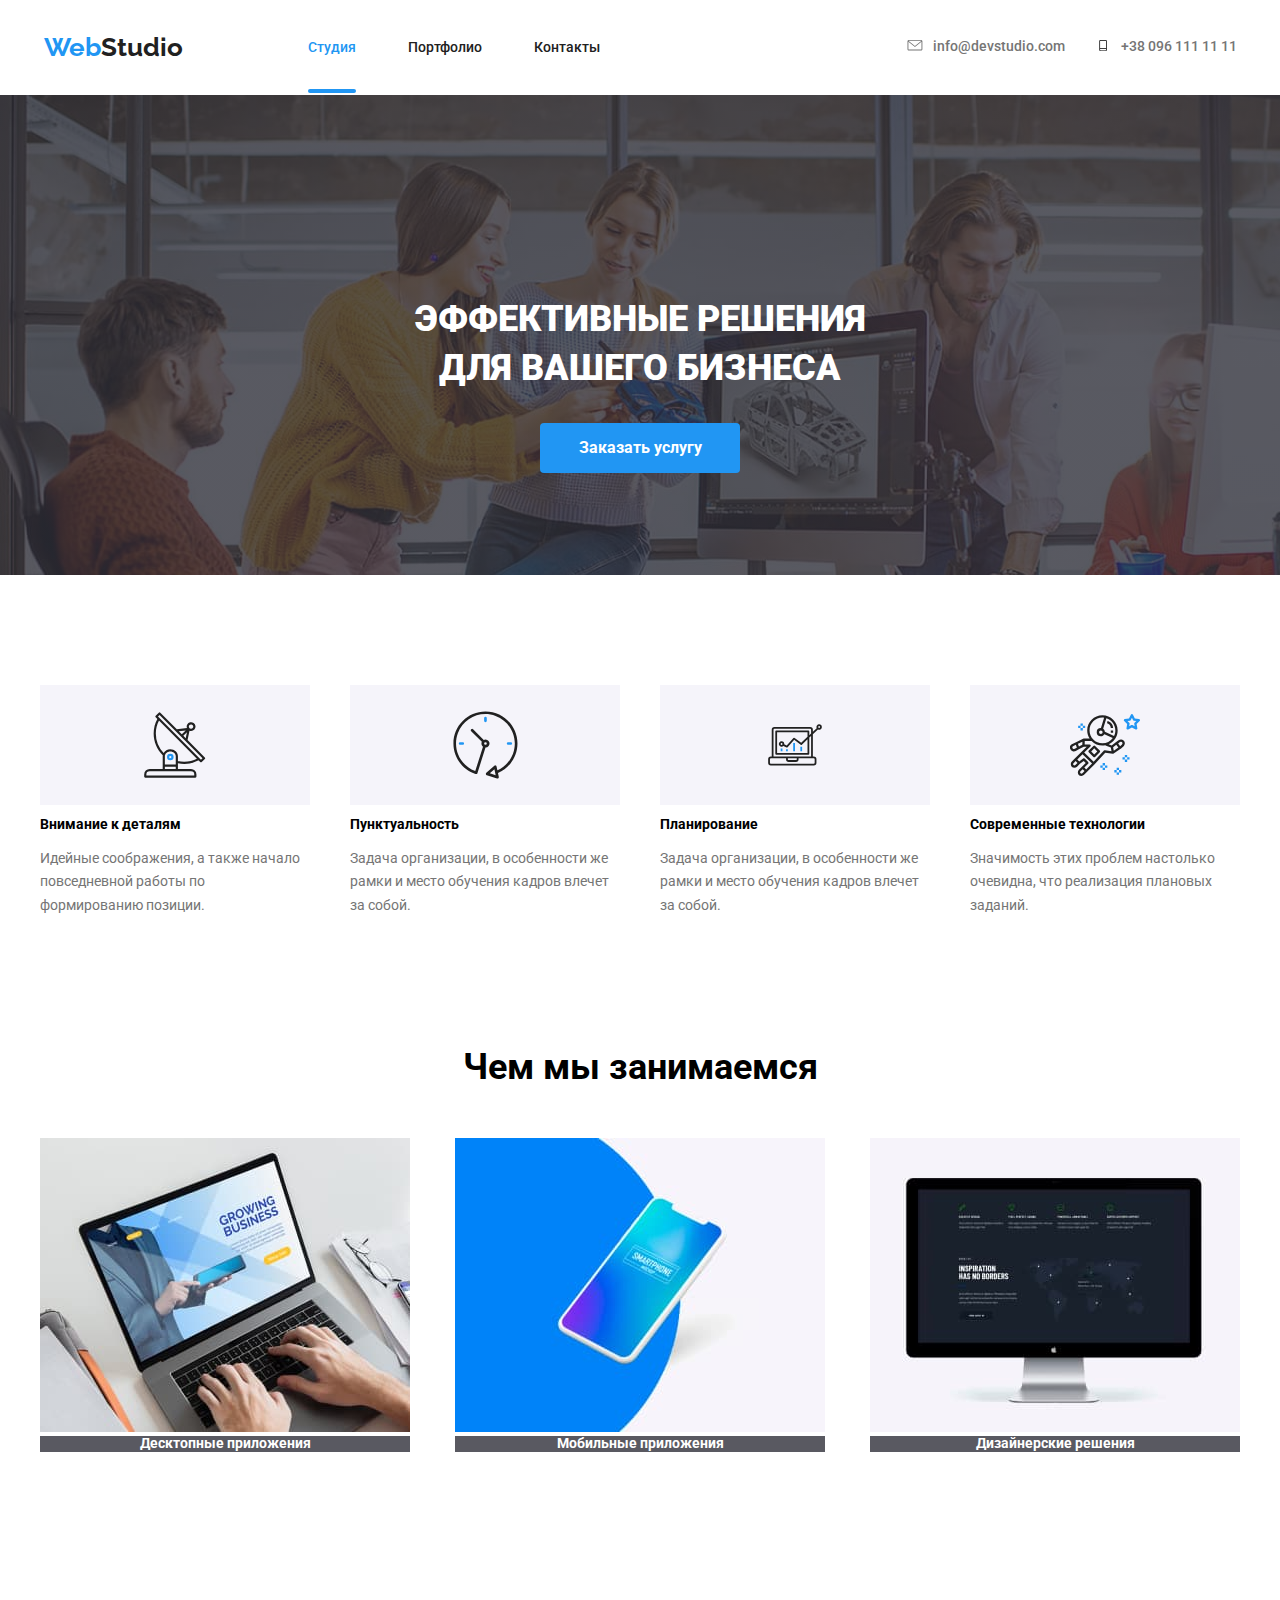
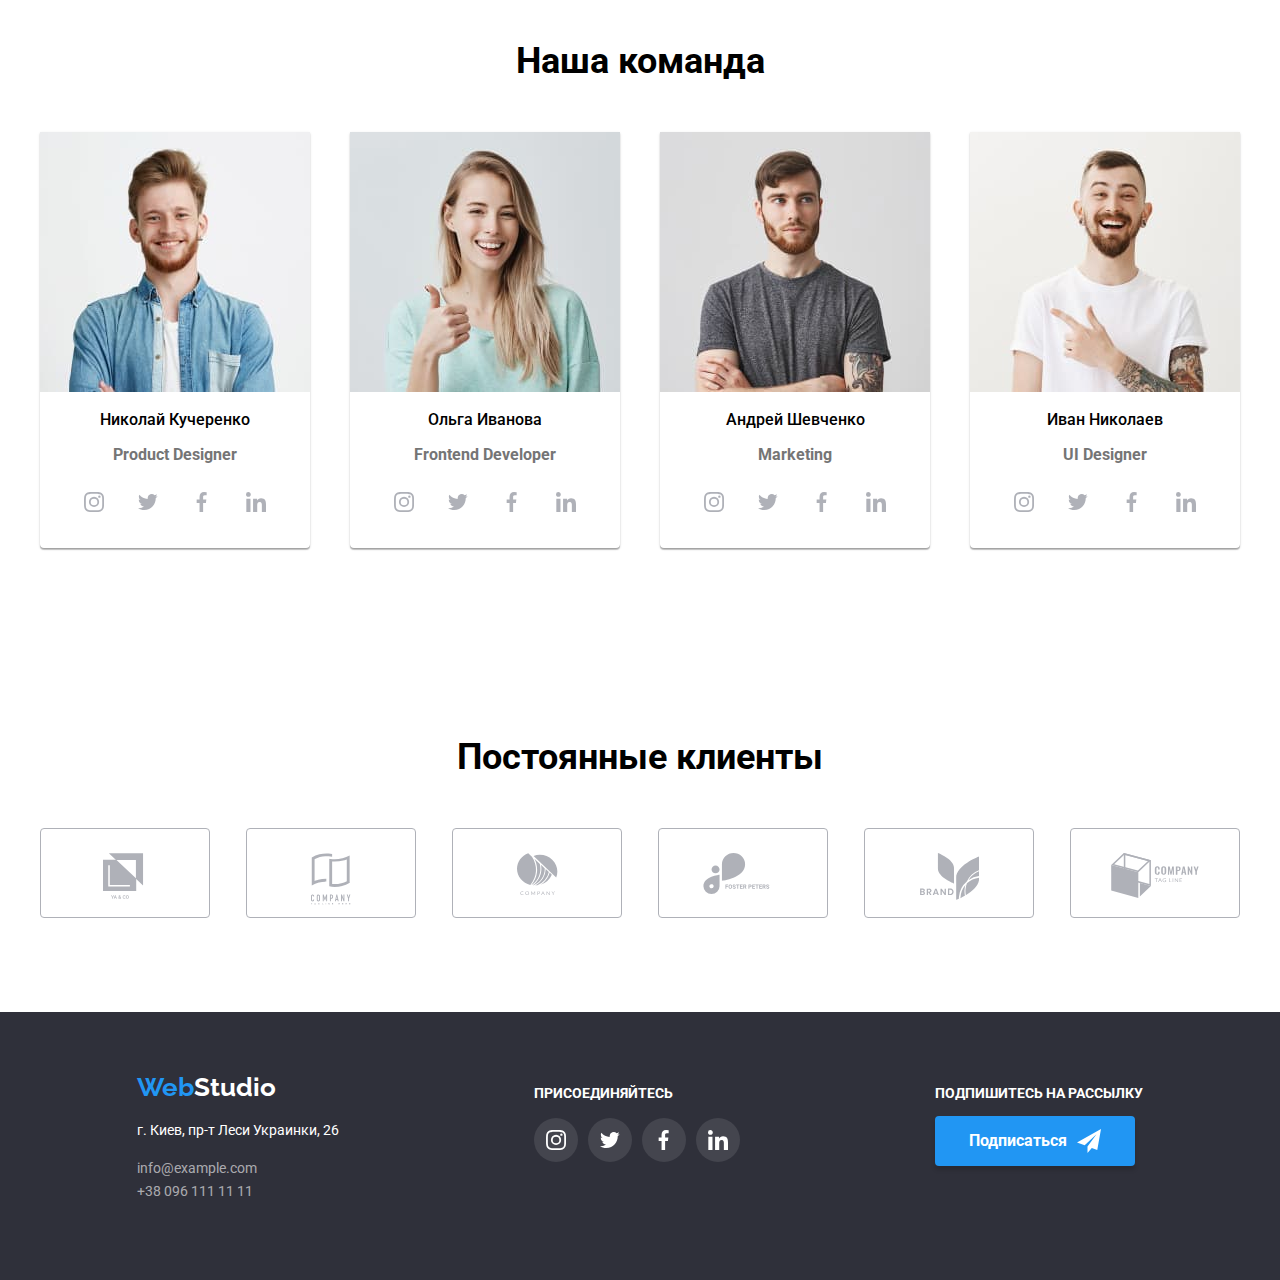
==== index.html @ 87b3c71d "подчеркивание" ====
<!DOCTYPE html>
<html lang="en">
<head>
    <meta charset="UTF-8">
    <meta name="viewport" content="width=device-width, initial-scale=1.0">
    <title>Document</title>
    <link href="https://fonts.googleapis.com/css2?family=Raleway:wght@700&family=Roboto:ital,wght@0,400;0,500;0,700;1,900&display=swap" rel="stylesheet" />
    <link rel="stylesheet" href="https://cdnjs.cloudflare.com/ajax/libs/modern-normalize/0.6.0/modern-normalize.min.css" />
    <link rel="stylesheet" href="./css/styles.css" />
</head>
<body>
  <!-- Site header -->
    <header class="site-header">
      <div class="container">  
        <nav class="site-nav-header">
            <a href="#" class="logo"><span class="logo-web">Web</span>Studio</a>
            <ul class="site-nav-main">
               <li class="item"><a href="./index.html" class="link current">Студия</a></li>
               <li class="item"><a href="./portfolio.html" class="link">Портфолио</a></li>
               <li class="item"><a href="" class="link">Контакты</a></li>
            </ul>
            <ul class="site-nav-main1">
               <li class="item">
                  <a href="mailto:info@devstudio.com" class="email">
                   <svg class="icon-mail">
                     <use href="./images/sprite.svg#icon-mail"></use>
                   </svg>info@devstudio.com</a>
               </li>
               <li class="item">
                  <a href="tel:+380961111111" class="tel">
                   <svg class="icon-tel">
                     <use href="./images/sprite.svg#icon-tel"></use>
                   </svg>+38 096 111 11 11</a>
               </li>
            </ul>
        </nav>
      </div>
    </header>
    <main>
        <!-- Hero -->
        <div class="overlay">
         <section class="hero-section">
          <div class="container">
            <div class="hero">
            <h1 class="hero-tittle">ЭФФЕКТИВНЫЕ РЕШЕНИЯ <br /> ДЛЯ ВАШЕГО БИЗНЕСА</h1>
            <button type="button" class="button-hero">Заказать услугу</button>
            </div>
          </div>  
         </section>
      </div>   
        <!-- Functions -->
         <section class="functions">
          <div class="container">
             <ul class="function-items">
                 <li class="function-item">
                    <div class="function-logo">
                     <svg class="icon-antenna">
                        <use href="./images/sprite.svg#icon-antenna"></use>
                     </svg>
                    </div>
                    <h2 class="secondary-function">Внимание к деталям</h2>
                    <p class="text">Идейные соображения, а также начало повседневной работы по формированию позиции.</p>
                 </li>
                 <li class="function-item">
                    <div class="function-logo">
                     <svg class="icon-clock">
                        <use href="./images/sprite.svg#icon-clock"></use>
                     </svg>
                    </div>
                    <h2 class="secondary-function">Пунктуальность</h2>
                    <p class="text">Задача организации, в особенности же рамки и место обучения кадров влечет за собой.</p>
                 </li>
                 <li class="function-item">
                    <div class="function-logo">
                     <svg class="icon-diagram">
                        <use href="./images/sprite.svg#icon-diagram"></use>
                     </svg>
                    </div> 
                    <h2 class="secondary-function">Планирование</h2>
                    <p class="text">Задача организации, в особенности же рамки и место обучения кадров влечет за собой.</p>
                 </li>
                 <li>
                    <div class="function-logo">
                     <svg class="icon-astronaut">
                        <use href="./images/sprite.svg#icon-astronaut"></use>
                     </svg>
                    </div> 
                    <h2 class="secondary-function">Современные технологии</h2>
                    <p class="text">Значимость этих проблем настолько очевидна, что реализация плановых заданий.</p>
                 </li>
             </ul>
          </div> 
         </section>
      <!-- What are we doing -->
         <section class="doing-section">
          <div class="container">
           <div class="doing-title">
           <h1>Чем мы занимаемся</h1>
           </div>
             <ul class="doing-item">
                 <li>
                    <figure class="box">
                     <img src="./images/img.jpg" alt="photo" width="370" />
                     <figcaption class="secondary-function1">Десктопные приложения</figcaption>
                    </figure>
                 </li>
                 <li>
                    <figure class="box">
                     <img src="./images/img1.jpg" alt="photo" width="370" />
                     <figcaption class="secondary-function1">Мобильные приложения</figcaption>
                    </figure>    
                 </li>
                 <li>
                    <figure class="box">
                     <img src="./images/img2.jpg" alt="photo" width="370" />
                     <figcaption class="secondary-function1">Дизайнерские решения</figcaption>
                    </figure>
                 </li>
             </ul>
           </div>
         </section>
         <!-- Our team -->
         <section class="team-section">
          <div class="container">
             <h1 class="title-team">Наша команда</h1>
             <ul class="team-item">
                 <li class="team-item-every">
                     <img src="./images/photo.jpg" alt="John Smith" width="270" />
                     <h2 class="name">Николай Кучеренко</h2>
                     <h3 class="position">Product Designer</h3>
                     <ul class="social-link">
                       <li class="soc-link">
                     <a class="link-bg" href="">
                        <svg class="icon-instagram">
                         <use href="./images/sprite.svg#icon-instagram"></use>
                        </svg>
                     </a>
                       </li>  
                       <li>
                     <a class="link-bg" href="">
                        <svg class="icon-twitter">
                         <use href="./images/sprite.svg#icon-twitter"></use>
                        </svg>
                     </a>
                       </li>
                       <li>
                     <a class="link-bg" href="">
                        <svg class="icon-fb">
                         <use href="./images/sprite.svg#icon-fb"></use>
                        </svg>
                     </a>
                       </li>
                       <li>
                     <a class="link-bg" href="">
                        <svg class="icon-linkedin">
                         <use href="./images/sprite.svg#icon-linkedin"></use>
                        </svg>
                     </a>
                       </li>
                     </ul>
                 </li>
                 <li class="team-item-every">
                    <img src="./images/photo1.jpg" alt="Marta Stewart" width="270" />
                    <h2 class="name">Ольга Иванова</h2>
                    <h3 class="position">Frontend Developer</h3>
                    <ul class="social-link">
                     <li>
                        <a class="link-bg" href="">
                           <svg class="icon-instagram">
                            <use href="./images/sprite.svg#icon-instagram"></use>
                           </svg>
                        </a>
                          </li>  
                          <li>
                        <a class="link-bg" href="">
                           <svg class="icon-twitter">
                            <use href="./images/sprite.svg#icon-twitter"></use>
                           </svg>
                        </a>
                          </li>
                          <li>
                        <a class="link-bg" href="">
                           <svg class="icon-fb">
                            <use href="./images/sprite.svg#icon-fb"></use>
                           </svg>
                        </a>
                          </li>
                          <li>
                        <a class="link-bg" href="">
                           <svg class="icon-linkedin">
                            <use href="./images/sprite.svg#icon-linkedin"></use>
                           </svg>
                        </a>
                          </li>
                   </ul>
                 </li>
                 <li class="team-item-every">
                    <img src="./images/photo2.jpg" alt="Robert Jakis" width="270" />
                    <h2 class="name">Андрей Шевченко</h2>
                    <h3 class="position">Marketing</h3>
                    <ul class="social-link">
                     <li>
                        <a class="link-bg" href="">
                           <svg class="icon-instagram">
                            <use href="./images/sprite.svg#icon-instagram"></use>
                           </svg>
                        </a>
                          </li>  
                          <li>
                        <a class="link-bg" href="">
                           <svg class="icon-twitter">
                            <use href="./images/sprite.svg#icon-twitter"></use>
                           </svg>
                        </a>
                          </li>
                          <li>
                        <a class="link-bg" href="">
                           <svg class="icon-fb">
                            <use href="./images/sprite.svg#icon-fb"></use>
                           </svg>
                        </a>
                          </li>
                          <li>
                        <a class="link-bg" href="">
                           <svg class="icon-linkedin">
                            <use href="./images/sprite.svg#icon-linkedin"></use>
                           </svg>
                        </a>
                          </li>
                   </ul>
                 </li>
                 <li class="team-item-every">
                    <img src="./images/photo3.jpg" alt="Martin Doe" width="270" />
                    <h2 class="name">Иван Николаев</h2>
                    <h3 class="position">UI Designer</h3>
                    <ul class="social-link">
                     <li>
                        <a class="link-bg" href="">
                           <svg class="icon-instagram">
                            <use href="./images/sprite.svg#icon-instagram"></use>
                           </svg>
                        </a>
                          </li>  
                          <li>
                        <a class="link-bg" href="">
                           <svg class="icon-twitter">
                            <use href="./images/sprite.svg#icon-twitter"></use>
                           </svg>
                        </a>
                          </li>
                          <li>
                        <a class="link-bg" href="">
                           <svg class="icon-fb">
                            <use href="./images/sprite.svg#icon-fb"></use>
                           </svg>
                        </a>
                          </li>
                          <li>
                        <a class="link-bg" href="">
                           <svg class="icon-linkedin">
                            <use href="./images/sprite.svg#icon-linkedin"></use>
                           </svg>
                        </a>
                          </li>
                   </ul>
                 </li>
             </ul>
          </div>
         </section>
      <!-- Regular customers -->
         <section class="customers-section">
          <div class="container">
             <h1 class="title-clients">Постоянные клиенты</h1>
             <ul class="customers-item">
               <li class="item"><a href=""></a>
                 <svg class="icon-logo1">
                  <use href="./images/sprite.svg#icon-logo1"></use>
                 </svg>
               </li>
               <li class="item"><a href=""></a>
                  <svg class="icon-logo2">
                   <use href="./images/sprite.svg#icon-logo2"></use>
                  </svg>
               </li>
               <li class="item"><a href=""></a>
                  <svg class="icon-logo3">
                   <use href="./images/sprite.svg#icon-logo3"></use>
                  </svg>
               </li>
               <li class="item"><a href=""></a>
                  <svg class="icon-logo4">
                   <use href="./images/sprite.svg#icon-logo4"></use>
                  </svg>
               </li>
               <li class="item"><a href=""></a>
                  <svg class="icon-logo5">
                   <use href="./images/sprite.svg#icon-logo5"></use>
                  </svg>
               </li>
               <li class="item"><a href=""></a>
                  <svg class="icon-logo6">
                   <use href="./images/sprite.svg#icon-logo6"></use>
                  </svg>
               </li>
             </ul>
          </div>
         </section>
    </main>    
    <!-- Footer --> 
    <footer class="footer">
      <div class="container">
      <div class="footer-items">
      <div>
        <a href="#" class="logo"><span class="logo-web">Web</span>Studio</a>
        <address>
          <ul class="contacts">
            <li><p class="footer-text">г. Киев, пр-т Леси Украинки, 26</p></li>
            <li><a href="mailto:info@example.com" class="email">info@example.com</a></li>
            <li><a href="tel:+380961111111" class="tel">+38 096 111 11 11</a></li>
          </ul>
        </address>
      </div>
            <div>
                <p class="footer-text-item">ПРИСОЕДИНЯЙТЕСЬ</p>  
                <ul class="footer-links">
                  <li>
                  <a class="link-bg" href="">
                     <svg class="icon-instagram">
                      <use href="./images/sprite.svg#icon-instagram"></use>
                     </svg>
                  </a>
                    </li>  
                    <li>
                  <a class="link-bg" href="">
                     <svg class="icon-twitter">
                      <use href="./images/sprite.svg#icon-twitter"></use>
                     </svg>
                  </a>
                    </li>
                    <li>
                  <a class="link-bg" href="">
                     <svg class="icon-fb">
                      <use href="./images/sprite.svg#icon-fb"></use>
                     </svg>
                  </a>
                    </li>
                    <li><a class="link-bg" href="">
                     <svg class="icon-linkedin">
                      <use href="./images/sprite.svg#icon-linkedin"></use>
                     </svg>
                  </a>
                    </li>
                </ul>
            </div>
            <div>     
            <p class="footer-text-item">ПОДПИШИТЕСЬ НА РАССЫЛКУ</p>
            <button type="button" class="footer-button">Подписаться<svg class="icon-send">
               <use href="./images/sprite.svg#icon-send"></use>
              </svg></button>
              
            </div>
         </div> 
      </div>
    </footer>
  </body>
</html>
---- css/styles.css ----
:root {
    --primary-text-color: rgba(0, 0, 0, 0.8);
    --title-text-color: #212121;
    --secondary-text-color: #757575;
    --accent-text-color: #2196F3;
    --accent-color: #2196F3;
    --primary-bg-color: #E5E5E5;
    --secondary-bg-color: #F5F4FA;
    --header-bg-color: #FFFFFF;
    --footer-bg-color: #2F303A;
    --client-color: #AFB1B8;
}

a {
    text-decoration: none;
}

html {
    box-sizing: border-box;
}
  
  *,
  *::before,
  *::after {
    box-sizing: inherit;
}

.container {
    width: 1200px;
    margin-top: 0px;
    margin-bottom: 0px;
    margin: auto;
}

.site-header {
    width: 100%;
    background-color: var(--header-bg-color);
}

.logo {
    font-family: Raleway, sans-serif;
    font-weight: bold;
    font-size: 26px;
    line-height: 1.19;
    color: var(--title-text-color);
    transition-property: color;
    transition-duration: 250ms;
    transition-timing-function: cubic-bezier(0.4, 0, 0.2, 1);
}

h1 {
    margin-top: 0px;
    margin-bottom: 0px;
}

.logo:hover {
    color: var(--accent-text-color);
}

.logo-web {
    color: var(--accent-text-color);
}

.site-nav-header {
    background-color: var(--header-bg-color);
    display: flex;
    align-items: center;
    justify-content: center;
    padding-top: 32px;
    padding-bottom: 32px;
}

.site-nav-main {
    width: 294px;
    display: flex;
    margin-top: 0px;
    margin-bottom: 0px;
    margin-left: 85px;
    margin-right: 0px;
    margin-right: 0px;
}

.site-nav-main1 {
    display: flex;
    margin-top: 0px;
    margin-bottom: 0px;
    margin-left: 305px;
}

.site-nav-main .item:not(:last-child) {
    margin-right: 52px;
}

.site-nav-main1 .item + .item{
    margin-left: 30px;
}

.link {
    font-family: Roboto, sans-serif;
    font-weight: 500;
    font-size: 14px;
    line-height: 1.14;
    color: var(--title-text-color);
    position: relative;
    transition-property: color;
    transition-duration: 250ms;
    transition-timing-function: cubic-bezier(0.4, 0, 0.2, 1);
    
}

.link.current {
    color: var(--accent-text-color);
}

.link:hover,
.link:focus {
    color: var(--accent-text-color);
}

.link::after {
    content: '';
    display: block;
    position: absolute;
    height: 4px;
    width: 100%;
    top: 50px;
    background-color: #2196F3;
    border-radius: 4px;
    opacity: 0;
}

.link.current::after {
    opacity: 1;
}

.email {
    font-family: Roboto, sans-serif;
    font-weight: 500;
    font-size: 14px;
    line-height: 1.14;
    color: var(--secondary-text-color);
}

.email:hover {
    color: var(--accent-text-color);
}

.icon-mail {
    width: 16px;
    height: 11.2px;
    margin-right: 10px;
    fill: var(--secondary-text-color);
    cursor: pointer;
}

.tel {
    font-family: Roboto, sans-serif;
    font-weight: 500;
    font-size: 14px;
    line-height: 1.14;
    color: var(--secondary-text-color);
}

.site-nav-main1 .item:hover {
    color: var(--accent-text-color);
    fill: var(--accent-text-color);
}

.site-nav-main1 .item:hover svg {
    fill: inherit;
}

.tel:hover {
    color: var(--accent-text-color);
}

.icon-tel {
    width: 16px;
    height: 11.2px;
    margin-right: 10px;
    cursor: pointer;
}

.site-nav-main1 .item {
    display: flex;
    align-items: center;
    margin-left: 0px;
    margin-right: 0px;
}

.overlay {
    max-width: 1600px;
    height: 480px;
    margin-left: auto;
    margin-right: auto;
    background-image: linear-gradient(to right, rgba(47, 48, 58, 0.8), rgba(47, 48, 58, 0.8)), url(../images/heromg.jpg);
}

.hero-tittle {
    font-family: Roboto, sans-serif;
    font-weight: 900;
    line-height: 1.36;
    color: var(--header-bg-color);
    text-align: center;
    margin-bottom: 30px;
}

.button-hero {
    color: var(--header-bg-color);
    background-color: var(--accent-color);
    font-family: Roboto, sans-serif;
    font-style: normal;
    font-weight: bold;
    font-size: 16px;
    line-height: 1.88;
    width: 200px;
    height: 50px;
    cursor: pointer;
    border-radius: 4px;
    border: 0px;
}

.hero {
    display: flex;
    flex-direction: column;
    justify-content: center;
    width: 100%;
    padding-bottom: 200px;
    padding-top: 200px;
    align-items: center;
}

.text {
    font-family: Roboto, sans-serif;
    font-size: 14px;
    line-height: 1.71;
    color: var(--secondary-text-color);
}

.functions {
    padding-bottom: 0px;
    padding-top: 94px;
}

.function-items {
    display: flex;
    justify-content: space-between;
    padding-bottom: 0px;
    padding-left: 0px;
}

.icon-antenna {
    width: 65.32px;
    height: 70px;
    fill: var(--title-text-color);
}

.icon-clock {
    width: 66.96px;
    height: 70px;
    fill: var(--title-text-color);
}

.icon-diagram {
    width: 70px;
    height: 53.69px;
    fill: var(--title-text-color);
}

.icon-astronaut {
    width: 70px;
    height: 70px;
    fill: var(--title-text-color);
}

.function-logo {
    display: inline-flex;
    justify-content: center;
    align-items: center;
    width: 270px;
    height: 120px;
    left: 815px;
    background: var(--secondary-bg-color);
}

.secondary-function {
    width: 270px;
    height: 16px;
    font-family: Roboto, sans-serif;
    font-weight: bold;
    font-size: 14px;
    line-height: 1.14;
    margin-bottom: 10px;
}

.secondary-function1 {
    width: 100%;
    font-family: Roboto, sans-serif;
    font-weight: bold;
    font-size: 14px;
    line-height: 1.14;
    color: var(--header-bg-color);
    background: rgba(47, 48, 58, 0.8);
    text-align: center;
}

.text {
    width: 270px;
    height: 75px;
}

.doing-section {
    padding-top: 94px;
    padding-bottom: 94px;
}

.doing-title {
    min-width: 376px;
    display: flex;
    justify-content: center;
    margin-bottom: 50px;
}

.doing-item {
    display: flex;
    justify-content: space-between;
    padding: 0px;
    margin-top: 0px;
    margin-bottom: 0px;
}

.box {
     margin: 0px;
}

.team-section {
    padding-top: 94px;
    padding-bottom: 94px;
    background-color: var(--secondary-bg-color:);
}

.title-team {
    display: flex;
    justify-content: center;
    margin-bottom: 50px;
    margin-top: 0px;
}


.team-item {
    display: flex; 
    justify-content: space-between;
    padding: 0px;
    margin: 0px;
}

.team-item-every {
    box-shadow: 0px 2px 1px rgba(0, 0, 0, 0.2), 0px 1px 1px rgba(0, 0, 0, 0.14), 0px 1px 3px rgba(0, 0, 0, 0.12);
    border-radius: 0px 0px 4px 4px;
}

.social-link {
    width: 206px;
    height: 44px;
    display: flex;
    justify-content: space-between;
    align-items: center;
    padding-left: 0px;
    margin-left: 32px;
    margin-bottom: 24px;
}

.link-bg {
    width: 44px;
    height: 44px;
    border-radius: 50%;
    background-color: var(--header-bg-color);
    display: block;
    display: flex;
    justify-content: center;
    align-items: center;
}

.link-bg:hover {
    background-color: var(--accent-color); 
}

.link-bg:hover svg{
    fill: var(--header-bg-color); 
}

.icon-instagram,
.icon-twitter,
.icon-fb,
.icon-linkedin {
    width: 20px;
    height: 20px;
    fill: var(--client-color);
}

.soc-link {
    transition-property: background-color;
    transition-duration: 250ms;
    transition-timing-function: cubic-bezier(0.4, 0, 0.2, 1);
}

h1 {
    font-family: Roboto, sans-serif;
    font-weight: bold;
    font-size: 36px;
    line-height: 1.17;
}

.name {
    font-family: Roboto, sans-serif;
    font-weight: 500;
    font-size: 16px;
    line-height: 1.19;
    text-align: center;
}

.position {
    font-family: Roboto, sans-serif;
    font-size: 16px;
    line-height: 1.19;
    color: var(--secondary-text-color);
    text-align: center;
}

.name-project {
    font-family: Roboto, sans-serif;
    font-style: normal;
    font-weight: bold;
    font-size: 18px;
    line-height: 2;
}

.text-project {
    font-family: Roboto, sans-serif;
    font-style: normal;
    font-weight: normal;
    font-size: 16px;
    line-height: 1.88;
    color: var(--secondary-text-color)
}

.text-project-secondary {
    font-family: Roboto, sans-serif;
    font-style: normal;
    font-weight: normal;
    font-size: 18px;
    line-height: 1.56;
    color: var(--header-bg-color);
    background-color: var(--accent-color);
    position: absolute;
    width: 370px;
    height: 294px;
    left: 215px;
    top: 262px;
    opacity: 0;   
}

.text-project-secondary:hover {
    opacity: 1;
}

.product-overlay {
    position: relative;
    overflow: hidden;
    opacity: 1;
    transform: translateY(0);
    content: ''; 
}

.product-overlay:hover {
    opacity: 0;
}

.product-overlay:hover .product-overlay {
    transform: translateY(-100%);
    content: '';
}

.image-content {
    
}

.image-content:hover {
    
    
    
}

.customers-section {
    display: flex;
    justify-content: stretch;
    align-content: center;
    padding-top: 94px;
    padding-bottom: 94px;
}

.title-clients {
    display: flex;
    justify-content: center;
    margin-bottom: 50px;
}

.customers-item {
    display: flex; 
    justify-content: space-between;
    margin-top: 0px;
    margin-bottom: 0px;
    padding-left: 0px;
}

.customers-item .item {
    width: 170px;
    height: 90px;
    border: 1px solid #AFB1B8;
    box-sizing: border-box;
    border-radius: 4px;
    text-align: center;
    padding-top: 24px;
    cursor: pointer;
}

.customers-item .item:hover {
    border: 1px solid #2196F3;
    box-sizing: border-box;
    border-radius: 4px;
    fill: var(--accent-color);
}

.customers-item .item:hover svg {
    fill: inherit;
}

.icon-logo1 {
    width: 44.27px;
    height: 49.23px;
    fill: var(--client-color);
}

.icon-logo2 {
    width: 40px;
    height: 52px;
    fill: var(--client-color);
}

.icon-logo3 {
    width: 41px;
    height: 42.6px;
    fill: var(--client-color);
}

.icon-logo4 {
    width: 79.66px;
    height: 42.02px;
    fill: var(--client-color);
}

.icon-logo5 {
    width: 59px;
    height: 47px;
    fill: var(--client-color);
}

.icon-logo6 {
    width: 88.48px;
    height: 45.44px;
    fill: var(--client-color);
}

.portfolio-section {
    margin-top: 0px;
    margin-right: 0px;
    margin-bottom: 0px;
    margin-left: 0px;
    padding-bottom: 50px;
}

.project-section {
    margin-right: 0px;
    margin-bottom: 0px;
    margin-left: 0px;
    padding-left: 0px;
    padding-top: 0px;
    padding-right: 0cm;
    display: flex;
    flex-wrap: wrap;
}

.project-item {
    margin-left: 0px;
    padding-left: 0px;
    display: flex;
    flex-wrap: wrap;  
    margin-top: 0px;
    padding-bottom: 94px;
}

.project-item-nav {
    width: calc((100% - 60px)/3);
    height: 404px;
    margin-right: 30px;
    margin-bottom: 30px;
    margin-left: 0px;
    padding-left: 0px;
    background: #FFFFFF;
    border: 1px solid #EEEEEE;
    box-sizing: border-box;
}

.project-item-nav:nth-child(3n) {
    margin-right: 0px;
}

footer {
    background-color: var(--footer-bg-color);
}

.footer-items {
    display: flex;
    justify-content: space-around;
    padding-top: 60px;
    padding-bottom: 60px;
}

.footer-text-item {
    font-family: Roboto, sans-serif;
    font-style: normal;
    font-weight: bold;
    font-size: 14px;
    line-height: 1.14;
    color: var(--header-bg-color);
}

.footer-links {
    display: flex;
    justify-content: space-between;
    width: 206px;
    padding-left: 0px;
}

.footer-links .link-bg {
    width: 44px;
    height: 44px;
    border-radius: 50%;
    background: rgba(255, 255, 255, 0.1);
}

.footer-links .link-bg:hover {
    background-color: var(--accent-color);
}

.footer-links .link-bg .icon-instagram {
    width: 20px;
    height: 20px;
    fill: var(--header-bg-color);
}

.footer-links .link-bg .icon-twitter {
    width: 20px;
    height: 20px;
    fill: var(--header-bg-color);
}

.footer-links .link-bg .icon-fb {
    width: 20px;
    height: 20px;
    fill: var(--header-bg-color);
}

.footer-links .link-bg .icon-linkedin {
    width: 20px;
    height: 20px;
    fill: var(--header-bg-color);
}

.icon-send {
    width: 24px;
    height: 24px;
    fill: var(--header-bg-color);
    margin-left: 10px;
}

.footer-items .email, .footer-items .tel {
    color: rgba(255, 255, 255, 0.6);
    font-family: Roboto, sans-serif;
    font-style: normal;
    font-weight: normal;
    font-size: 14px;
    line-height: 1.7;
}

.footer-text {
    font-family: Roboto, sans-serif;
    font-style: normal;
    font-weight: normal;
    font-size: 14px;
    line-height: 1.7;
    color: var(--header-bg-color);
}

.contacts {
    padding-left: 0px;
}

footer .logo {
    color: var(--header-bg-color);
}

.footer-button {
    color: var(--header-bg-color);
    background-color: var(--accent-color);
    font-family: Roboto, sans-serif;
    font-style: normal;
    font-weight: bold;
    font-size: 16px;
    line-height: 1.88;
    width: 200px;
    height: 50px;
    box-shadow: 0px 4px 4px rgba(0, 0, 0, 0.15);
    border-radius: 4px;
    padding: 0px;
    cursor: pointer;
    display: flex;
    justify-content: center;
    align-items: center;
    border: 0px;
}

.portfolio-section .buttons {
    display: flex;
    justify-content: center;
    min-width: 611px;
    margin-top: 0px;
    margin-right: 0px;
    margin-bottom: 0px;
    padding-top: 94px;
    cursor: pointer;
    
}

.buttons .button {
    font-family: Roboto, sans-serif;
    font-style: normal;
    font-weight: 500;
    font-size: 16px;
    line-height: 1.63;
    border: 0px;
    border-radius: 4px;
}

.button {
    color: var(--title-text-color);
    background-color: var(--secondary-bg-color);
    font-family: Roboto, sans-serif;
    font-weight: 500;
    font-size: 16px;
    line-height: 1.63;
    margin-right: 9px;
}

.buttons:last-child {
    margin-right: 0px;
}

.button:hover {
    color: var(--header-bg-color);
    background-color: var(--accent-color);
    cursor: pointer;
    box-shadow: 0px 2px 2px rgba(0, 0, 0, 0.12), 0px 1px 2px rgba(0, 0, 0, 0.08), 0px 3px 1px rgba(0, 0, 0, 0.1);
}

ul {
    list-style: none;
}

.client {
    color: var(--client-color);
}
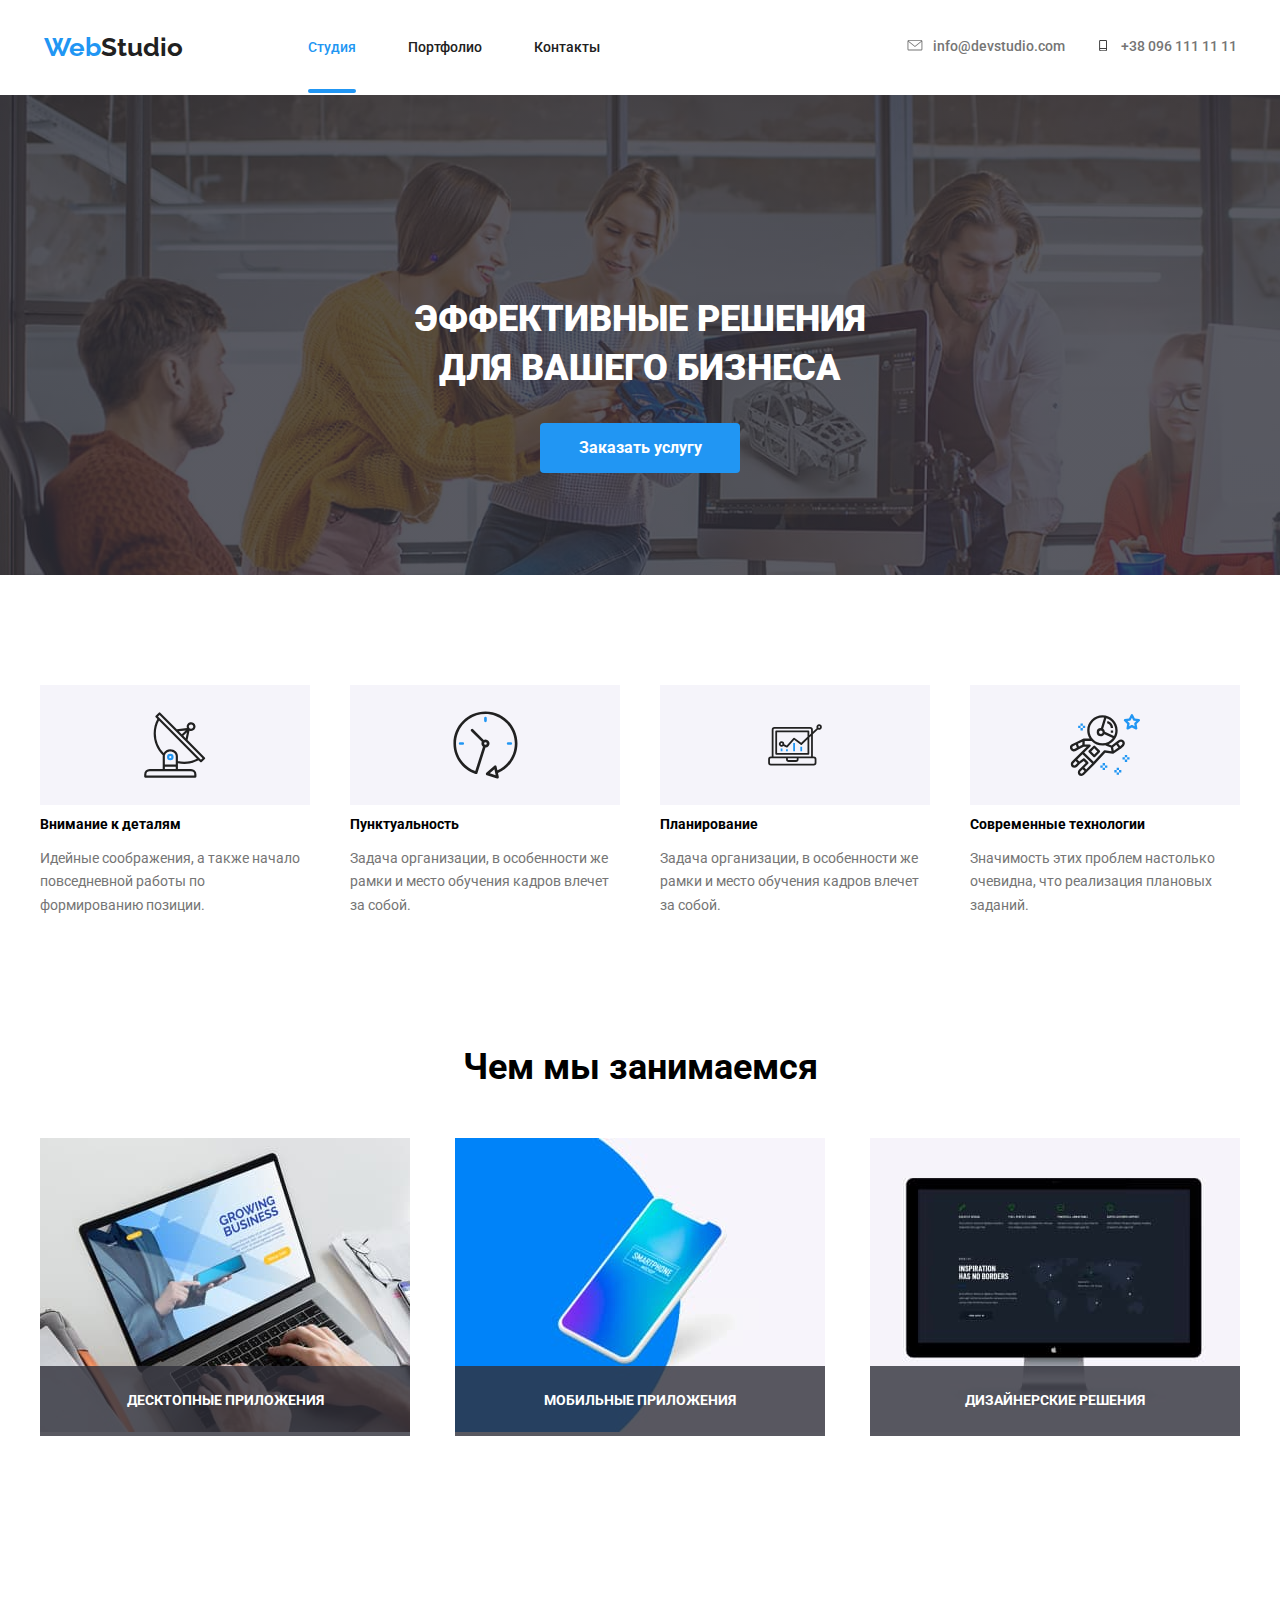
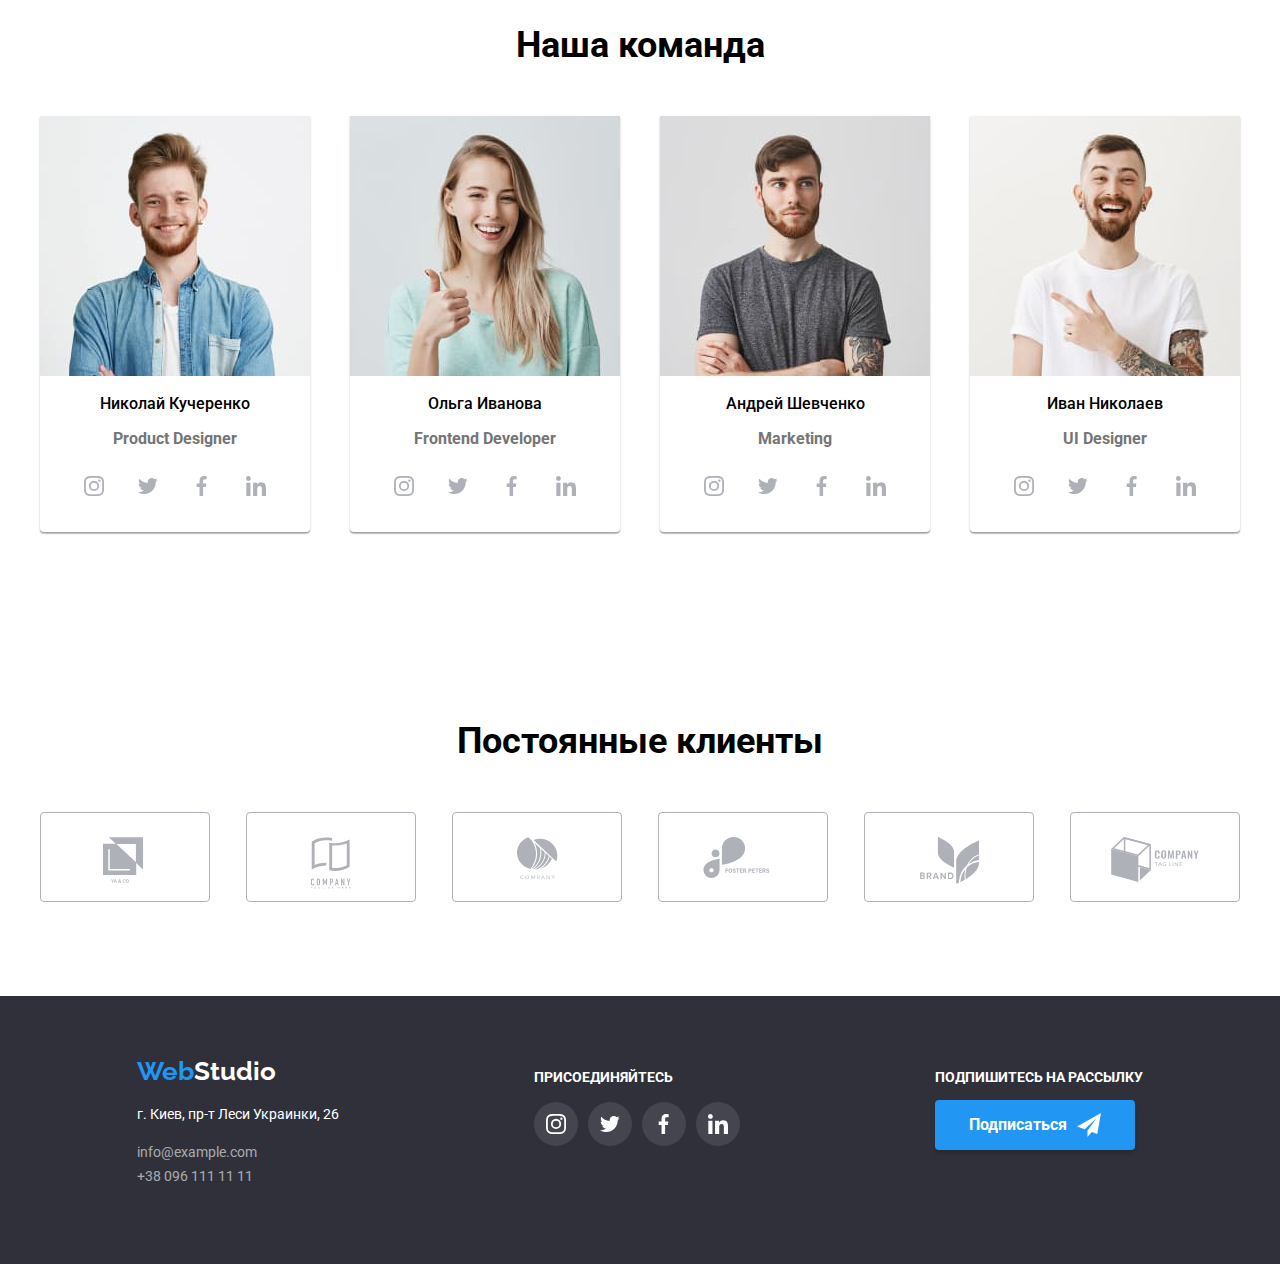
==== commit d3da34f6: "ховер иконок и текст поверх фото" ====
--- a/index.html
+++ b/index.html
@@ -100,20 +100,23 @@
              <ul class="doing-item">
                  <li>
                     <figure class="box">
+                     <div class="doing-img">
                      <img src="./images/img.jpg" alt="photo" width="370" />
-                     <figcaption class="secondary-function1">Десктопные приложения</figcaption>
+                     </div>
+                     <figcaption class="secondary-function1">ДЕСКТОПНЫЕ ПРИЛОЖЕНИЯ</figcaption>
+                     
                     </figure>
                  </li>
                  <li>
                     <figure class="box">
                      <img src="./images/img1.jpg" alt="photo" width="370" />
-                     <figcaption class="secondary-function1">Мобильные приложения</figcaption>
+                     <figcaption class="secondary-function1">МОБИЛЬНЫЕ ПРИЛОЖЕНИЯ</figcaption>
                     </figure>    
                  </li>
                  <li>
                     <figure class="box">
                      <img src="./images/img2.jpg" alt="photo" width="370" />
-                     <figcaption class="secondary-function1">Дизайнерские решения</figcaption>
+                     <figcaption class="secondary-function1">ДИЗАЙНЕРСКИЕ РЕШЕНИЯ</figcaption>
                     </figure>
                  </li>
              </ul>
--- a/css/styles.css
+++ b/css/styles.css
@@ -143,6 +143,9 @@
 
 .email:hover {
     color: var(--accent-text-color);
+    transition-property: color;
+    transition-duration: 250ms;
+    transition-timing-function: cubic-bezier(0.4, 0, 0.2, 1);
 }
 
 .icon-mail {
@@ -151,6 +154,9 @@
     margin-right: 10px;
     fill: var(--secondary-text-color);
     cursor: pointer;
+    transition-property: fill;
+    transition-duration: 250ms;
+    transition-timing-function: cubic-bezier(0.4, 0, 0.2, 1);
 }
 
 .tel {
@@ -172,6 +178,9 @@
 
 .tel:hover {
     color: var(--accent-text-color);
+    transition-property: color;
+    transition-duration: 250ms;
+    transition-timing-function: cubic-bezier(0.4, 0, 0.2, 1);
 }
 
 .icon-tel {
@@ -179,6 +188,9 @@
     height: 11.2px;
     margin-right: 10px;
     cursor: pointer;
+    transition-property: fill;
+    transition-duration: 250ms;
+    transition-timing-function: cubic-bezier(0.4, 0, 0.2, 1);
 }
 
 .site-nav-main1 .item {
@@ -302,6 +314,20 @@
     color: var(--header-bg-color);
     background: rgba(47, 48, 58, 0.8);
     text-align: center;
+    justify-content: center;
+    position: absolute;
+    width: 370px;
+    height: 70px;
+    margin-top: 0px;
+    margin-bottom: 0px;
+    bottom: 0;
+    padding-top: 27px;
+    padding-bottom: 27px;
+}
+
+.doing-img {
+    display: block;
+    
 }
 
 .text {
@@ -331,6 +357,7 @@
 
 .box {
      margin: 0px;
+     position: relative;
 }
 
 .team-section {
@@ -379,13 +406,16 @@
     display: flex;
     justify-content: center;
     align-items: center;
+    transition-property: background-color;
+    transition-duration: 250ms;
+    transition-timing-function: cubic-bezier(0.4, 0, 0.2, 1);
 }
 
 .link-bg:hover {
     background-color: var(--accent-color); 
 }
 
-.link-bg:hover svg{
+.link-bg:hover svg {
     fill: var(--header-bg-color); 
 }
 
@@ -396,10 +426,7 @@
     width: 20px;
     height: 20px;
     fill: var(--client-color);
-}
-
-.soc-link {
-    transition-property: background-color;
+    transition-property: fill;
     transition-duration: 250ms;
     transition-timing-function: cubic-bezier(0.4, 0, 0.2, 1);
 }
@@ -452,24 +479,28 @@
     line-height: 1.56;
     color: var(--header-bg-color);
     background-color: var(--accent-color);
-    position: absolute;
-    width: 370px;
-    height: 294px;
-    left: 215px;
-    top: 262px;
-    opacity: 0;   
+    position: relative;
+    overflow: hidden;
+    width: 100%;
+    height: 100%;
+    
+    opacity: 0; 
+    transform: translateY(0);
+    content: '';  
 }
 
 .text-project-secondary:hover {
     opacity: 1;
+    transform: translateY(-100%);
+    content: '';
 }
 
 .product-overlay {
-    position: relative;
-    overflow: hidden;
+    position: absolute;
     opacity: 1;
-    transform: translateY(0);
-    content: ''; 
+    
+    
+    
 }
 
 .product-overlay:hover {
@@ -477,8 +508,8 @@
 }
 
 .product-overlay:hover .product-overlay {
-    transform: translateY(-100%);
-    content: '';
+    
+    
 }
 
 .image-content {
@@ -486,7 +517,7 @@
 }
 
 .image-content:hover {
-    
+   
     
     
 }
@@ -522,6 +553,9 @@
     text-align: center;
     padding-top: 24px;
     cursor: pointer;
+    transition-property: fill, border-color;
+    transition-duration: 250ms;
+    transition-timing-function: cubic-bezier(0.4, 0, 0.2, 1);
 }
 
 .customers-item .item:hover {
@@ -539,36 +573,54 @@
     width: 44.27px;
     height: 49.23px;
     fill: var(--client-color);
+    transition-property: fill;
+    transition-duration: 250ms;
+    transition-timing-function: cubic-bezier(0.4, 0, 0.2, 1);
 }
 
 .icon-logo2 {
     width: 40px;
     height: 52px;
     fill: var(--client-color);
+    transition-property: fill;
+    transition-duration: 250ms;
+    transition-timing-function: cubic-bezier(0.4, 0, 0.2, 1);
 }
 
 .icon-logo3 {
     width: 41px;
     height: 42.6px;
     fill: var(--client-color);
+    transition-property: fill;
+    transition-duration: 250ms;
+    transition-timing-function: cubic-bezier(0.4, 0, 0.2, 1);
 }
 
 .icon-logo4 {
     width: 79.66px;
     height: 42.02px;
     fill: var(--client-color);
+    transition-property: fill;
+    transition-duration: 250ms;
+    transition-timing-function: cubic-bezier(0.4, 0, 0.2, 1);
 }
 
 .icon-logo5 {
     width: 59px;
     height: 47px;
     fill: var(--client-color);
+    transition-property: fill;
+    transition-duration: 250ms;
+    transition-timing-function: cubic-bezier(0.4, 0, 0.2, 1);
 }
 
 .icon-logo6 {
     width: 88.48px;
     height: 45.44px;
     fill: var(--client-color);
+    transition-property: fill;
+    transition-duration: 250ms;
+    transition-timing-function: cubic-bezier(0.4, 0, 0.2, 1);
 }
 
 .portfolio-section {
@@ -647,6 +699,9 @@
     height: 44px;
     border-radius: 50%;
     background: rgba(255, 255, 255, 0.1);
+    transition-property: color, background-color;
+    transition-duration: 250ms;
+    transition-timing-function: cubic-bezier(0.4, 0, 0.2, 1);
 }
 
 .footer-links .link-bg:hover {
@@ -708,6 +763,9 @@
 
 footer .logo {
     color: var(--header-bg-color);
+    transition-property: color;
+    transition-duration: 250ms;
+    transition-timing-function: cubic-bezier(0.4, 0, 0.2, 1);
 }
 
 .footer-button {
@@ -760,6 +818,9 @@
     font-size: 16px;
     line-height: 1.63;
     margin-right: 9px;
+    transition-property: color, background-color;
+    transition-duration: 250ms;
+    transition-timing-function: cubic-bezier(0.4, 0, 0.2, 1);
 }
 
 .buttons:last-child {
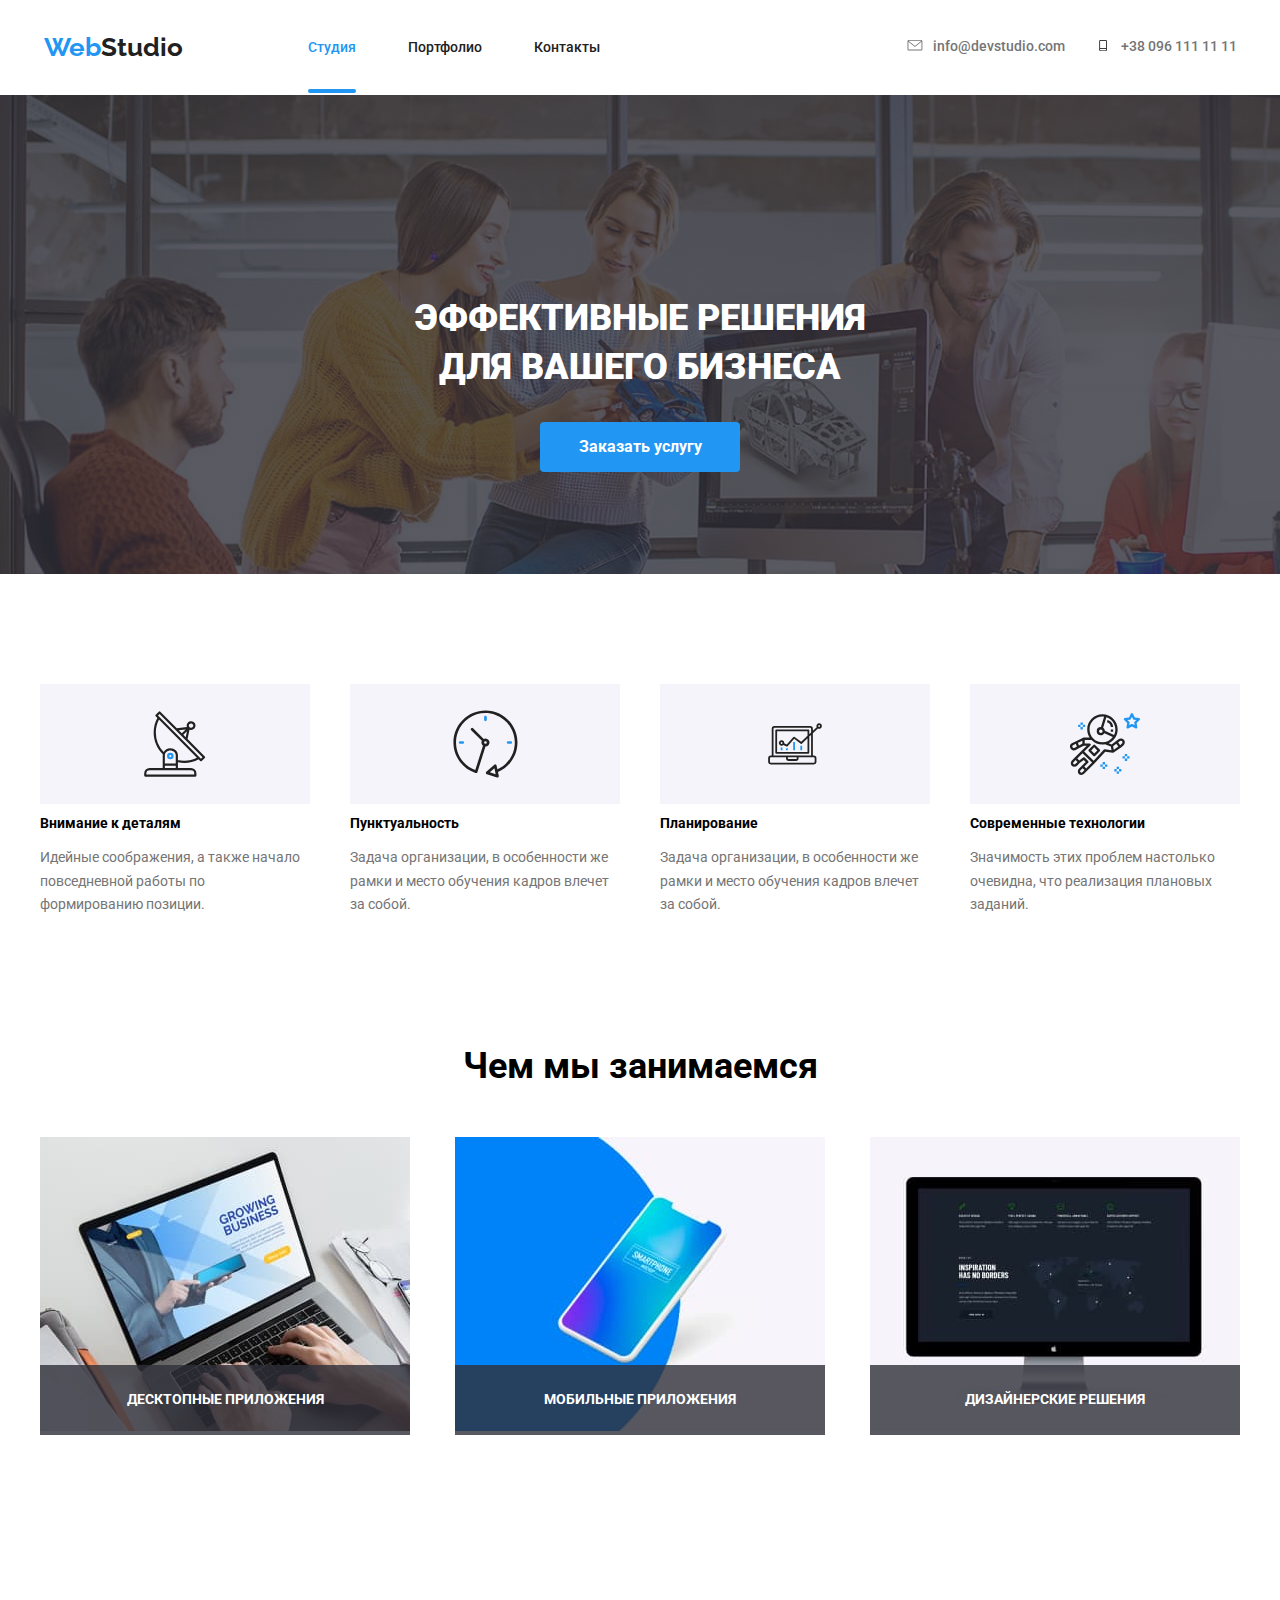
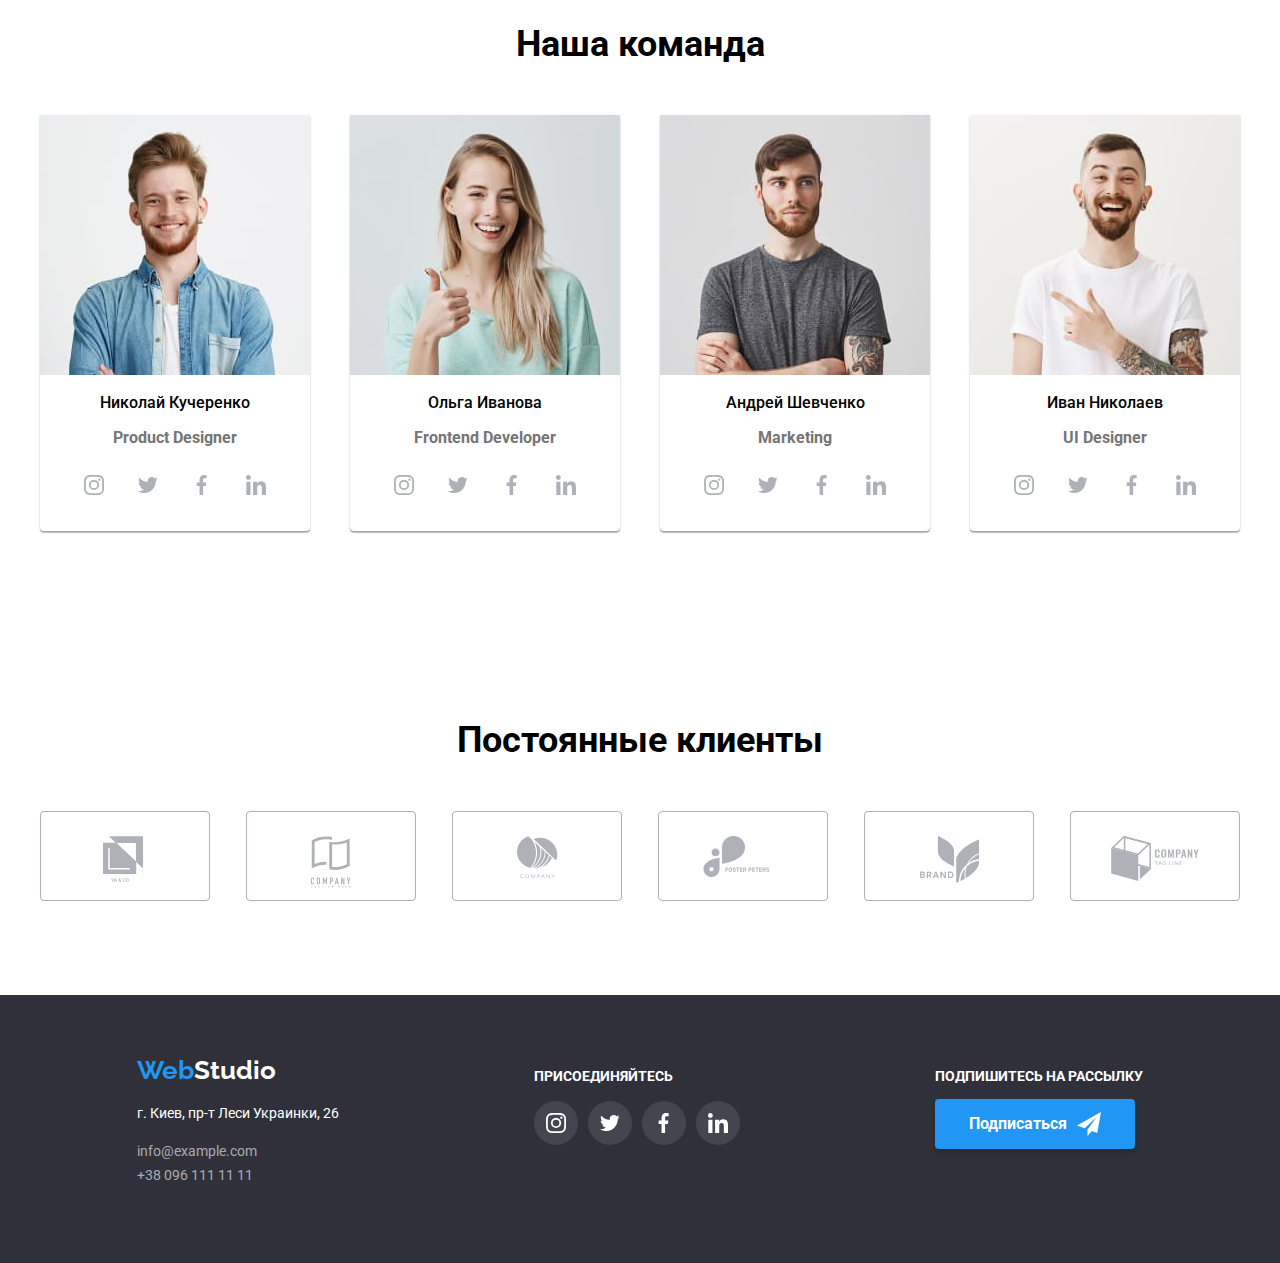
==== commit 4089fb60: "правки" ====
--- a/index.html
+++ b/index.html
@@ -36,7 +36,7 @@
         </nav>
       </div>
     </header>
-    <main>
+    <main class="main">
         <!-- Hero -->
         <div class="overlay">
          <section class="hero-section">
--- a/css/styles.css
+++ b/css/styles.css
@@ -18,12 +18,6 @@
 html {
     box-sizing: border-box;
 }
-  
-  *,
-  *::before,
-  *::after {
-    box-sizing: inherit;
-}
 
 .container {
     width: 1200px;
@@ -33,7 +27,11 @@
 }
 
 .site-header {
+    position: fixed;
     width: 100%;
+    top: 0;
+    left: 0;
+    z-index: 1;
     background-color: var(--header-bg-color);
 }
 
@@ -200,6 +198,10 @@
     margin-right: 0px;
 }
 
+.main {
+    padding-top: 94px;
+}
+
 .overlay {
     max-width: 1600px;
     height: 480px;
@@ -454,12 +456,13 @@
     text-align: center;
 }
 
-.name-project {
+.name-text-project .name-project {
     font-family: Roboto, sans-serif;
     font-style: normal;
     font-weight: bold;
     font-size: 18px;
     line-height: 2;
+    color: var(--title-text-color);
 }
 
 .text-project {
@@ -471,7 +474,46 @@
     color: var(--secondary-text-color)
 }
 
-.text-project-secondary {
+.project-item-nav {
+    transition: box-shadow var(--transition-function);
+    transition-property: transform;
+    transition-duration: 250ms;
+    transition-timing-function: cubic-bezier(0.4, 0, 0.2, 1); 
+    content: '';
+}   
+   
+.project-item-nav:hover .box-hover-text,
+.project-item-nav:focus .box-hover-text {
+    transform: translateY(0);
+    opacity: 0.9;
+}
+
+.box-hover-text {
+    transform: translateY(100%);
+    position: absolute;
+    bottom: 0;
+    width: 100%;
+    height: 100%;
+    transition-property: transform;
+    transition-duration: 250ms;
+    transition-timing-function: cubic-bezier(0.4, 0, 0.2, 1); 
+}
+
+.product-overlay img {
+    width: 100%;
+}
+
+.product-overlay:hover,
+.product-overlay:focus {
+    box-shadow: 1px 4px 6px rgba(0, 0, 0, 0.16), 0px 4px 4px rgba(0, 0, 0, 0.06), 0px 1px 1px rgba(0, 0, 0, 0.12);
+}
+
+.image-content {
+    position: relative;
+    overflow: hidden;
+}
+
+.hover-text {
     font-family: Roboto, sans-serif;
     font-style: normal;
     font-weight: normal;
@@ -479,47 +521,20 @@
     line-height: 1.56;
     color: var(--header-bg-color);
     background-color: var(--accent-color);
+    margin: 0px;
+    width: 100%;
+    height: 100%;
+    padding-top: 63px;
+    padding-left: 24px;
+    padding-right: 24px;
+}
+
+.name-text-project {
+    display: inline-block;
     position: relative;
     overflow: hidden;
+    padding-left: 24px;
     width: 100%;
-    height: 100%;
-    
-    opacity: 0; 
-    transform: translateY(0);
-    content: '';  
-}
-
-.text-project-secondary:hover {
-    opacity: 1;
-    transform: translateY(-100%);
-    content: '';
-}
-
-.product-overlay {
-    position: absolute;
-    opacity: 1;
-    
-    
-    
-}
-
-.product-overlay:hover {
-    opacity: 0;
-}
-
-.product-overlay:hover .product-overlay {
-    
-    
-}
-
-.image-content {
-    
-}
-
-.image-content:hover {
-   
-    
-    
 }
 
 .customers-section {
@@ -659,7 +674,7 @@
     margin-left: 0px;
     padding-left: 0px;
     background: #FFFFFF;
-    border: 1px solid #EEEEEE;
+    
     box-sizing: border-box;
 }
 
@@ -808,6 +823,7 @@
     line-height: 1.63;
     border: 0px;
     border-radius: 4px;
+    padding: 6px 22px;
 }
 
 .button {
